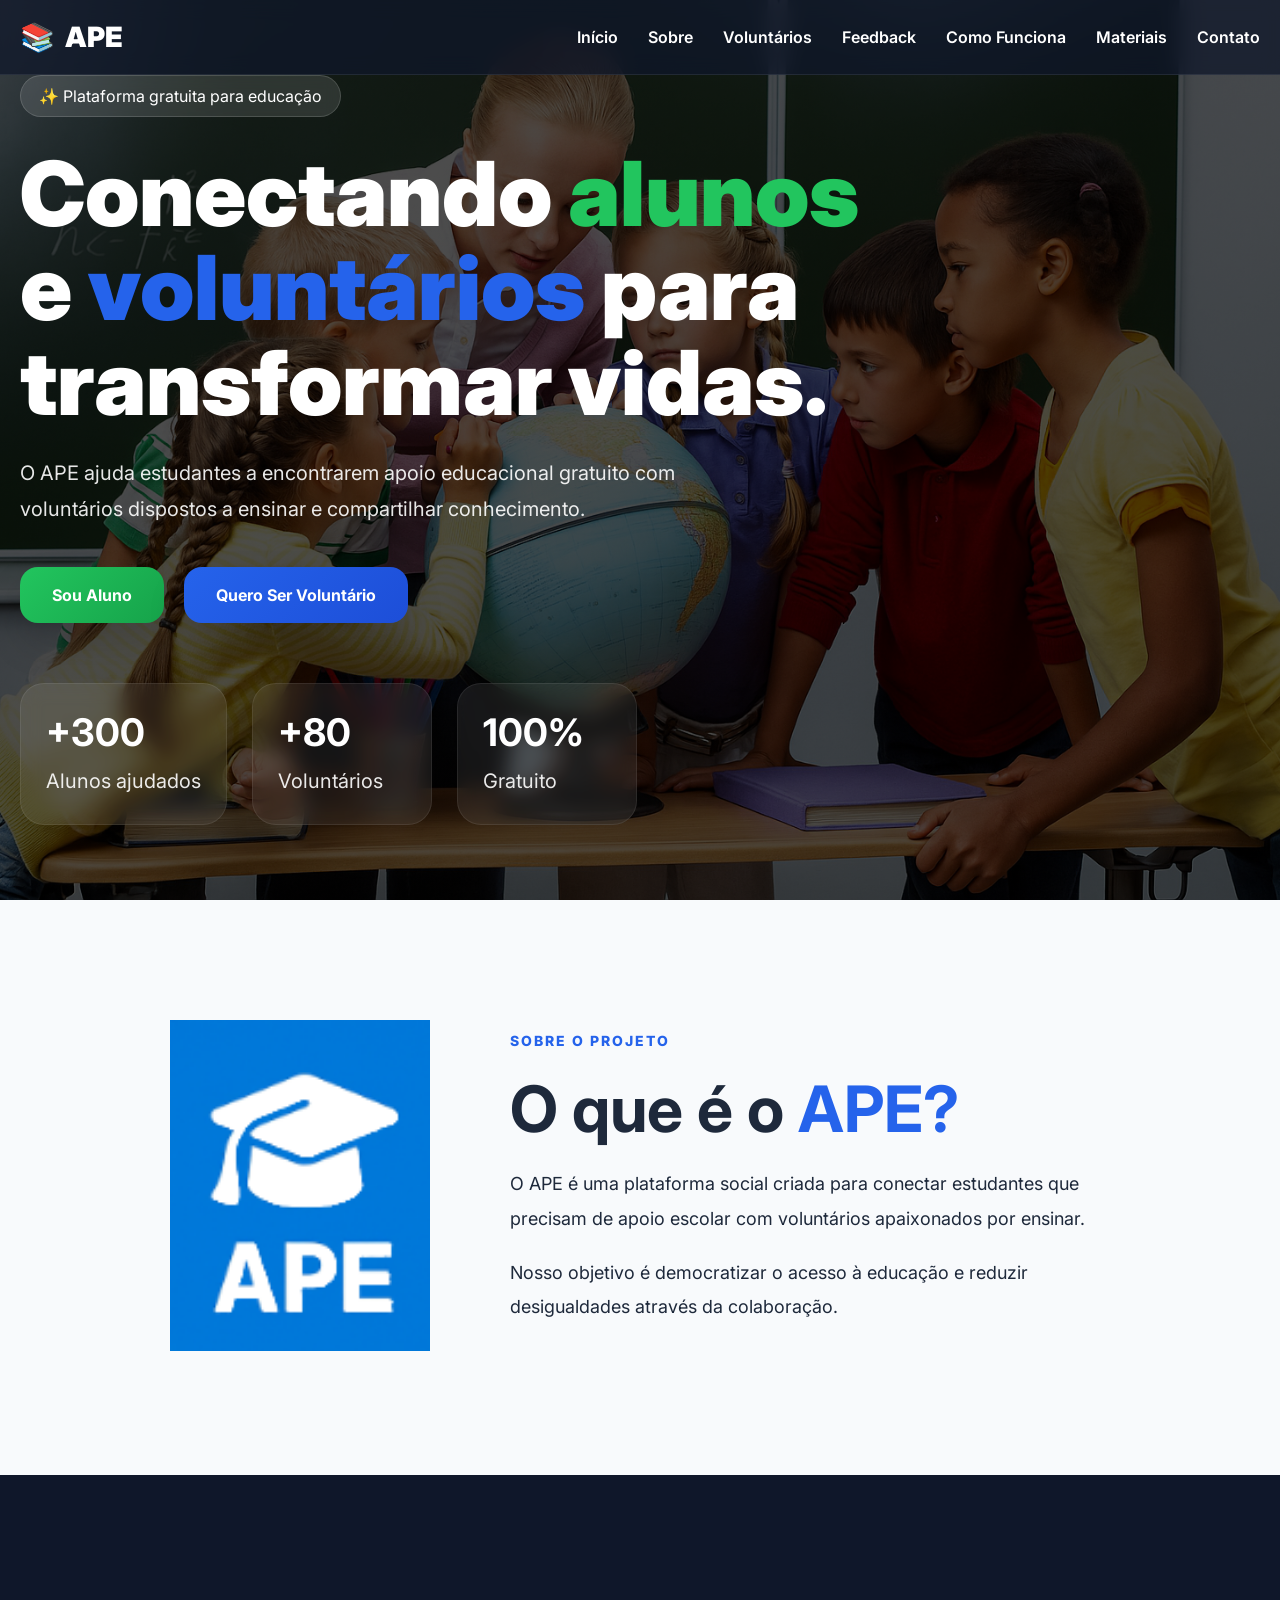
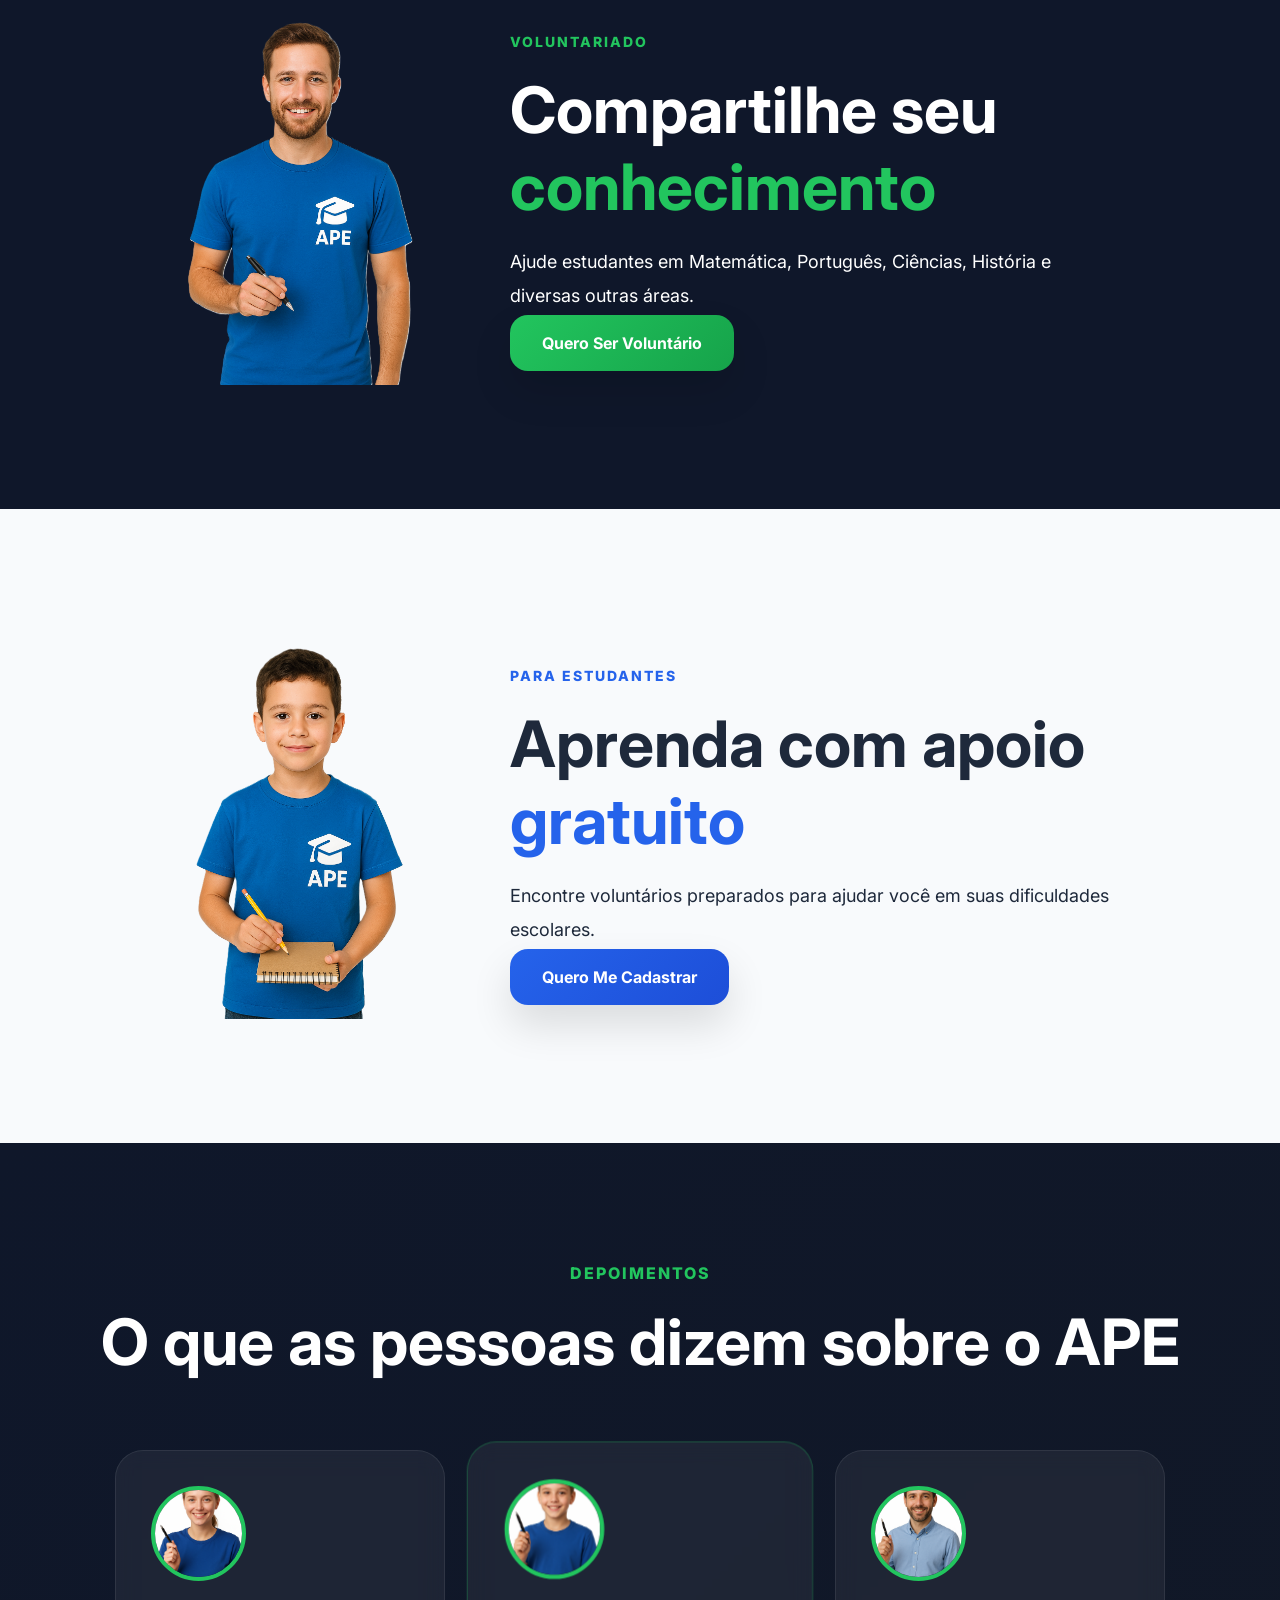
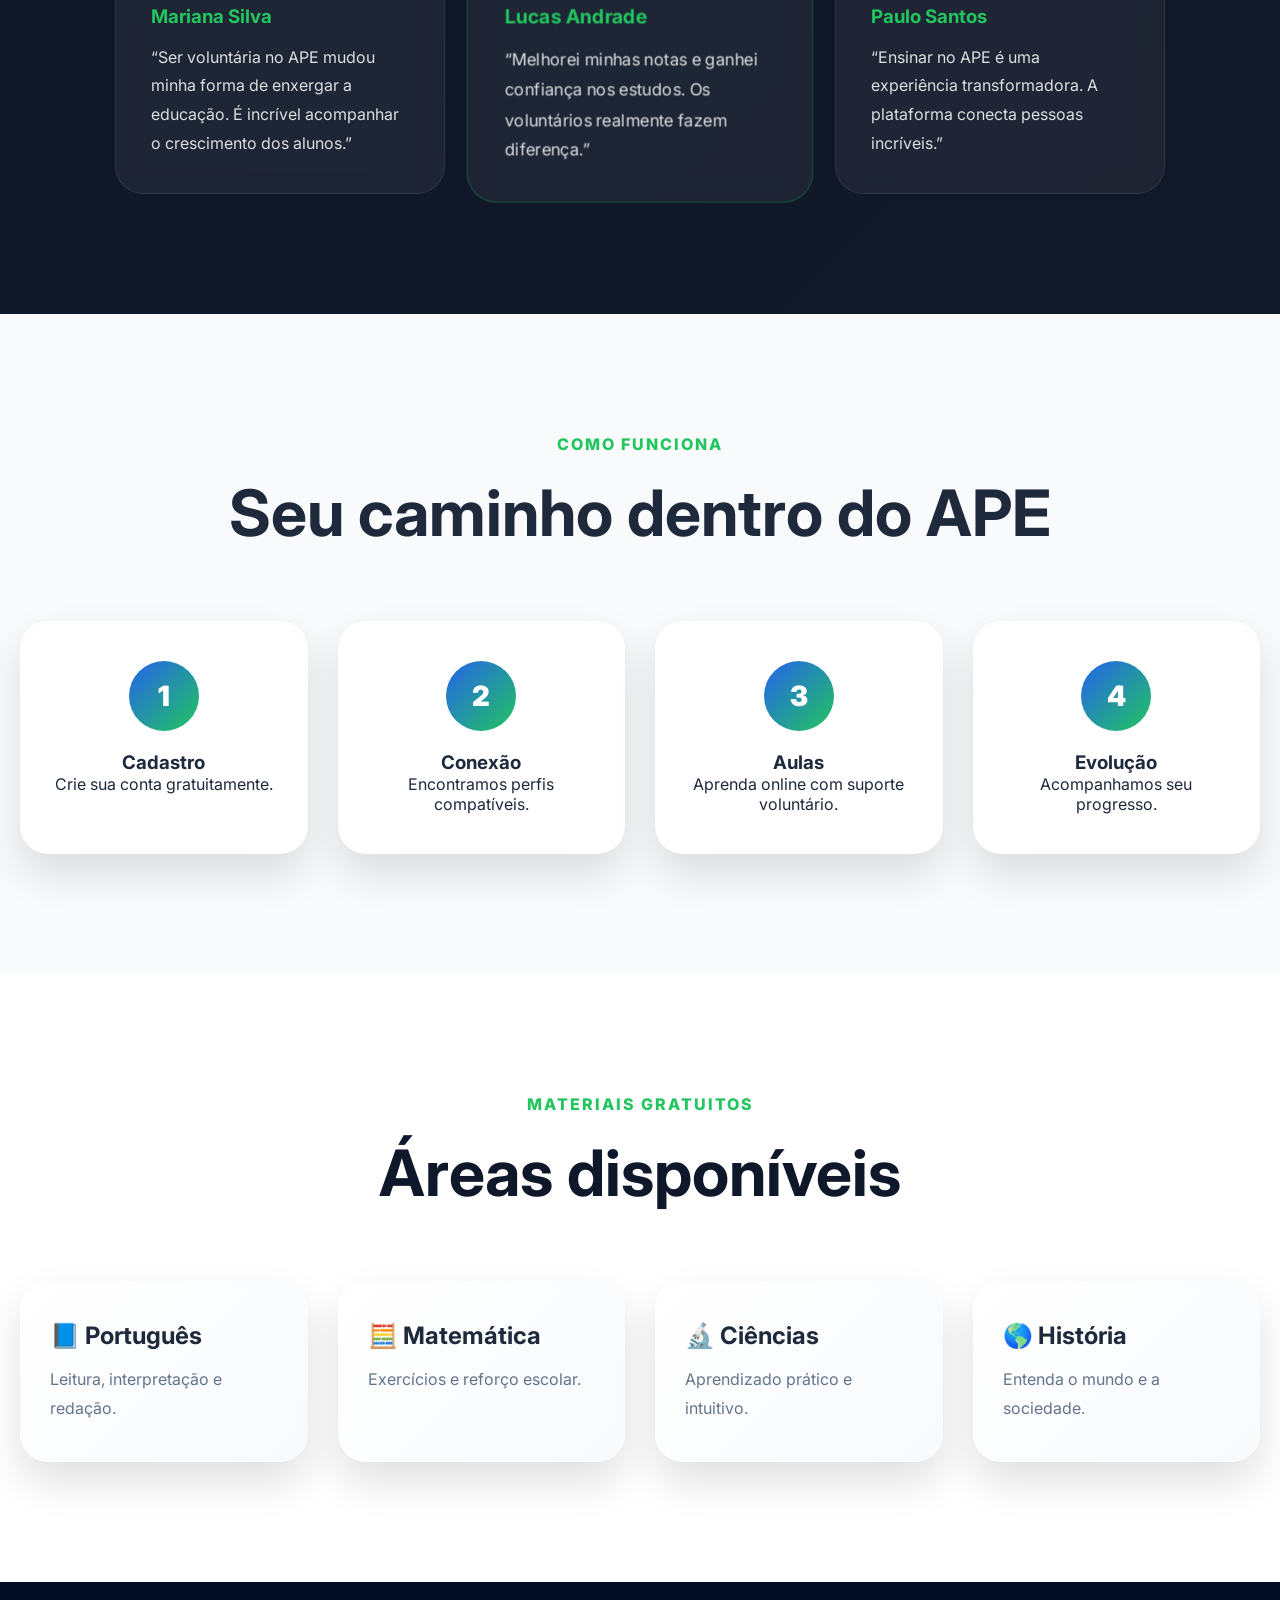
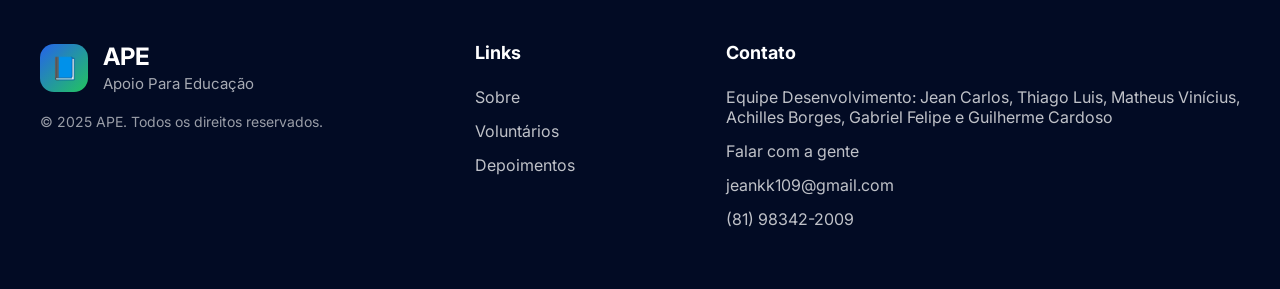
==== index.html @ 3bd4142f "agora" ====
<!DOCTYPE html>
<html lang="pt-br">
<head>
    <meta charset="UTF-8">
    <meta name="viewport" content="width=device-width, initial-scale=1.0">

    <title>APE | Apoio Para Educação</title>

    <link rel="preconnect" href="https://fonts.googleapis.com">
    <link rel="preconnect" href="https://fonts.gstatic.com" crossorigin>
    <link href="https://fonts.googleapis.com/css2?family=Inter:wght@300;400;500;600;700;800;900&display=swap" rel="stylesheet">

    <link rel="stylesheet" href="style.css">
</head>
<body>

    <!-- ================= HEADER ================= -->

    <header>
        <nav>

            <div class="logo">
                <span class="logo-icon">📚</span>
                <h2>APE</h2>
            </div>

            <div class="menu-toggle" id="menu-toggle">☰</div>

            <ul id="menu-list">
                <li><a href="#banner">Início</a></li>
                <li><a href="#sobre">Sobre</a></li>
                <li><a href="#voluntarios">Voluntários</a></li>
                <li><a href="#feedback">Feedback</a></li>
                <li><a href="#como-funciona">Como Funciona</a></li>
                <li><a href="#materiais">Materiais</a></li>
                <li><a href="#contato">Contato</a></li>
            </ul>

        </nav>
    </header>


    <!-- ================= HERO ================= -->

    <section id="banner">

        <div class="hero-overlay"></div>

        <div class="hero-content">

            <span class="tag">✨ Plataforma gratuita para educação</span>

            <h1>
                Conectando
                <span class="texto_verde">alunos</span>
                e
                <span class="texto_azul">voluntários</span>
                para transformar vidas.
            </h1>

            <p>
                O APE ajuda estudantes a encontrarem apoio educacional gratuito
                com voluntários dispostos a ensinar e compartilhar conhecimento.
            </p>

            <div class="hero-buttons">

                <a href="loginAluno.html" class="btn btn-verde">
                    Sou Aluno
                </a>

                <a href="loginVoluntario.html" class="btn btn-azul">
                    Quero Ser Voluntário
                </a>

            </div>

            <div class="hero-stats">

                <div class="stat-card">
                    <h3>+300</h3>
                    <p>Alunos ajudados</p>
                </div>

                <div class="stat-card">
                    <h3>+80</h3>
                    <p>Voluntários</p>
                </div>

                <div class="stat-card">
                    <h3>100%</h3>
                    <p>Gratuito</p>
                </div>

            </div>

        </div>

    </section>


    <!-- ================= SOBRE ================= -->

    <section id="sobre" class="secao secao-clara">

        <div class="secao-imagem">
            <img src="imagens/icone1.png" alt="Sobre o projeto">
        </div>

        <div class="secao-conteudo">

            <span class="mini-titulo">SOBRE O PROJETO</span>

            <h2>
                O que é o
                <span class="texto_azul">APE?</span>
            </h2>

            <p>
                O APE é uma plataforma social criada para conectar estudantes
                que precisam de apoio escolar com voluntários apaixonados
                por ensinar.
            </p>

            <p>
                Nosso objetivo é democratizar o acesso à educação e reduzir
                desigualdades através da colaboração.
            </p>

        </div>

    </section>


    <!-- ================= VOLUNTÁRIOS ================= -->

    <section id="voluntarios" class="secao secao-escura reverse">

        <div class="secao-conteudo">

            <span class="mini-titulo verde">VOLUNTARIADO</span>

            <h2>
                Compartilhe seu
                <span class="texto_verde">conhecimento</span>
            </h2>

            <p>
                Ajude estudantes em Matemática, Português, Ciências,
                História e diversas outras áreas.
            </p>

            <a href="login_voluntario.html" class="btn btn-verde">
                Quero Ser Voluntário
            </a>

        </div>

        <div class="secao-imagem">
            <img src="imagens/icone2.png" alt="Voluntários">
        </div>

    </section>


    <!-- ================= ALUNOS ================= -->

    <section id="alunos" class="secao secao-clara">

        <div class="secao-imagem">
            <img src="imagens/icone3.png" alt="Alunos">
        </div>

        <div class="secao-conteudo">

            <span class="mini-titulo">PARA ESTUDANTES</span>

            <h2>
                Aprenda com apoio
                <span class="texto_azul">gratuito</span>
            </h2>

            <p>
                Encontre voluntários preparados para ajudar você em suas
                dificuldades escolares.
            </p>

            <a href="login_aluno.html" class="btn btn-azul">
                Quero Me Cadastrar
            </a>

        </div>

    </section>


    <!-- ================= FEEDBACK ================= -->

    <section id="feedback" class="feedback-section">

        <div class="section-title">
            <span>DEPOIMENTOS</span>
            <h2>O que as pessoas dizem sobre o APE</h2>
        </div>

        <div class="feedback-grid">

            <div class="feedback-card">
                <img src="imagens/voluntario1.png" alt="Voluntário">
                <h3>Mariana Silva</h3>
                <p>
                    “Ser voluntária no APE mudou minha forma de enxergar a educação.
                    É incrível acompanhar o crescimento dos alunos.”
                </p>
            </div>

            <div class="feedback-card destaque">
                <img src="imagens/aluno1.png" alt="Aluno">
                <h3>Lucas Andrade</h3>
                <p>
                    “Melhorei minhas notas e ganhei confiança nos estudos.
                    Os voluntários realmente fazem diferença.”
                </p>
            </div>

            <div class="feedback-card">
                <img src="imagens/voluntario2.png" alt="Voluntário">
                <h3>Paulo Santos</h3>
                <p>
                    “Ensinar no APE é uma experiência transformadora.
                    A plataforma conecta pessoas incríveis.”
                </p>
            </div>

        </div>

    </section>


    <!-- ================= COMO FUNCIONA ================= -->

    <section id="como-funciona" class="como-funciona">

        <div class="section-title">
            <span>COMO FUNCIONA</span>
            <h2>Seu caminho dentro do APE</h2>
        </div>

        <div class="steps">

            <div class="step-card">
                <div class="step-number">1</div>
                <h3>Cadastro</h3>
                <p>Crie sua conta gratuitamente.</p>
            </div>

            <div class="step-card">
                <div class="step-number">2</div>
                <h3>Conexão</h3>
                <p>Encontramos perfis compatíveis.</p>
            </div>

            <div class="step-card">
                <div class="step-number">3</div>
                <h3>Aulas</h3>
                <p>Aprenda online com suporte voluntário.</p>
            </div>

            <div class="step-card">
                <div class="step-number">4</div>
                <h3>Evolução</h3>
                <p>Acompanhamos seu progresso.</p>
            </div>

        </div>

    </section>


    <!-- ================= MATERIAIS ================= -->

    <section id="materiais" class="materiais-section">

        <div class="section-title dark">
            <span>MATERIAIS GRATUITOS</span>
            <h2>Áreas disponíveis</h2>
        </div>

        <div class="materiais-grid">

            <div class="material-card">
                <h3>📘 Português</h3>
                <p>Leitura, interpretação e redação.</p>
            </div>

            <div class="material-card">
                <h3>🧮 Matemática</h3>
                <p>Exercícios e reforço escolar.</p>
            </div>

            <div class="material-card">
                <h3>🔬 Ciências</h3>
                <p>Aprendizado prático e intuitivo.</p>
            </div>

            <div class="material-card">
                <h3>🌎 História</h3>
                <p>Entenda o mundo e a sociedade.</p>
            </div>

        </div>

    </section>


    <!-- ================= CONTATO ================= -->

   
    <!-- ================= FOOTER ================= -->

    <!-- ================= FOOTER ================= -->

<footer class="footer">

    <div class="footer-container">

        <!-- LOGO -->
        <div class="footer-brand">

            <div class="footer-logo">

                <div class="logo-box">
                    📘
                </div>

                <div>
                    <h3>APE</h3>
                    <p>Apoio Para Educação</p>
                </div>

            </div>

            <span class="copyright">
                © 2025 APE. Todos os direitos reservados.
            </span>

        </div>

        <!-- LINKS -->
        <div class="footer-links">

            <h4>Links</h4>

            <a href="#sobre">Sobre</a>
            <a href="#voluntarios">Voluntários</a>
            <a href="#feedback">Depoimentos</a>

        </div>

        <!-- CONTATO -->
        <div class="footer-links">

            <h4>Contato</h4>
            <a href="#">Equipe Desenvolvimento: Jean Carlos, Thiago Luis, Matheus Vinícius,<br> Achilles Borges, Gabriel Felipe e Guilherme Cardoso</a>
            <a href="#">Falar com a gente</a>
            <a href="#">jeankk109@gmail.com</a>
            <a href="#">(81) 98342-2009</a>

        </div>

    </div>

</footer>


    <!-- ================= SCRIPT ================= -->

    <script>

        const menuToggle = document.getElementById('menu-toggle');
        const menuList = document.getElementById('menu-list');

        menuToggle.addEventListener('click', () => {
            menuList.classList.toggle('ativo');
            menuToggle.classList.toggle('aberto');
        });

    </script>

</body>
</html>
---- style.css ----
* {
    margin: 0;
    padding: 0;
    box-sizing: border-box;
}

:root {

    --azul: #2563eb;
    --verde: #22c55e;

    --escuro: #0f172a;
    --escuro2: #111827;

    --claro: #f8fafc;

    --texto: #1e293b;

    --radius: 24px;

    --shadow: 0 20px 40px rgba(0,0,0,0.12);

    --transition: all .3s ease;

}

html {
    scroll-behavior: smooth;
}

body {
    font-family: 'Inter', sans-serif;
    background: white;
    color: var(--texto);
    overflow-x: hidden;
}

/* ================= HEADER ================= */

header {

    position: fixed;
    width: 100%;

    top: 0;
    z-index: 1000;

    background: rgba(15,23,42,.75);

    backdrop-filter: blur(10px);

    border-bottom: 1px solid rgba(255,255,255,.08);

}

nav {

    max-width: 1300px;
    margin: auto;

    display: flex;
    justify-content: space-between;
    align-items: center;

    padding: 20px;

}

.logo {

    display: flex;
    align-items: center;

    gap: 10px;

    color: white;

}

.logo h2 {
    font-size: 28px;
    font-weight: 900;
}

.logo-icon {
    font-size: 28px;
}

nav ul {

    display: flex;
    gap: 30px;

    list-style: none;

}

nav ul li a {

    color: white;
    text-decoration: none;

    font-weight: 600;

    position: relative;

}

nav ul li a::after {

    content: '';

    position: absolute;

    left: 0;
    bottom: -8px;

    width: 0%;
    height: 2px;

    background: var(--verde);

    transition: var(--transition);

}

nav ul li a:hover::after {
    width: 100%;
}

.menu-toggle {
    display: none;
    color: white;
    font-size: 30px;
    cursor: pointer;
}

/* ================= HERO ================= */

#banner {

    min-height: 100vh;

    position: relative;

    display: flex;
    align-items: center;

    background:
    linear-gradient(rgba(0,0,0,.7), rgba(0,0,0,.7)),
    url(imagens/header.png);

    background-size: cover;
    background-position: center;

}

.hero-content {

    max-width: 1300px;

    margin: auto;

    width: 100%;

    position: relative;

    z-index: 2;

    color: white;

    padding: 0 20px;

}

.tag {

    background: rgba(255,255,255,.12);

    border: 1px solid rgba(255,255,255,.15);

    backdrop-filter: blur(8px);

    padding: 10px 18px;

    border-radius: 999px;

    display: inline-block;

    margin-bottom: 30px;

}

.hero-content h1 {

    font-size: clamp(3rem, 7vw, 6rem);

    line-height: 1.05;

    max-width: 900px;

    font-weight: 900;

    margin-bottom: 25px;

}

.hero-content p {

    font-size: 20px;

    line-height: 1.8;

    max-width: 700px;

    color: rgba(255,255,255,.9);

}

.texto_verde {
    color: var(--verde);
}

.texto_azul {
    color: var(--azul);
}

.hero-buttons {

    display: flex;
    gap: 20px;

    margin-top: 40px;

    flex-wrap: wrap;

}

.btn {

    text-decoration: none;

    padding: 18px 32px;

    border-radius: 18px;

    font-weight: 700;

    transition: var(--transition);

    box-shadow: var(--shadow);

}

.btn:hover {

    transform: translateY(-6px);

}

.btn-verde {

    background: linear-gradient(135deg, #22c55e, #16a34a);
    color: white;

}

.btn-azul {

    background: linear-gradient(135deg, #2563eb, #1d4ed8);
    color: white;

}

.hero-stats {

    display: flex;
    gap: 25px;

    margin-top: 60px;

    flex-wrap: wrap;

}

.stat-card {

    background: rgba(255,255,255,.08);

    backdrop-filter: blur(10px);

    border: 1px solid rgba(255,255,255,.08);

    padding: 25px;

    border-radius: var(--radius);

    min-width: 180px;

}

.stat-card h3 {

    font-size: 38px;

    margin-bottom: 8px;

}

/* ================= SEÇÕES ================= */

.secao {

    padding: 120px 20px;

    display: flex;
    align-items: center;
    justify-content: center;

    gap: 80px;

    flex-wrap: wrap;

}

.secao-clara {
    background: #f8fafc;
}

.secao-escura {
    background: var(--escuro);
    color: white;
}

.reverse {
    flex-direction: row-reverse;
}

.secao-imagem img {

    width: 260px;

    transition: var(--transition);

}

.secao-imagem img:hover {
    transform: scale(1.05) rotate(2deg);
}

.secao-conteudo {
    max-width: 600px;
}

.mini-titulo {

    color: var(--azul);

    font-size: 14px;

    font-weight: 800;

    letter-spacing: 2px;

}

.mini-titulo.verde {
    color: var(--verde);
}

.secao-conteudo h2 {

    font-size: clamp(2.2rem, 5vw, 4rem);

    margin: 20px 0;

}

.secao-conteudo p {

    font-size: 18px;

    line-height: 1.9;

    margin-bottom: 20px;

}

/* ================= FEEDBACK ================= */

.feedback-section {

    padding: 120px 20px;

    background:
    linear-gradient(135deg, #0f172a, #111827);

    color: white;

}

.section-title {

    text-align: center;

    margin-bottom: 70px;

}

.section-title span {

    color: var(--verde);

    font-weight: 800;

    letter-spacing: 2px;

}

.section-title h2 {

    font-size: clamp(2.2rem, 5vw, 4rem);

    margin-top: 20px;

}

.feedback-grid {

    display: flex;
    justify-content: center;

    gap: 30px;

    flex-wrap: wrap;

}

.feedback-card {

    width: 330px;

    background: rgba(255,255,255,.06);

    border: 1px solid rgba(255,255,255,.08);

    backdrop-filter: blur(10px);

    border-radius: 28px;

    padding: 35px;

    transition: var(--transition);

}

.feedback-card:hover {

    transform: translateY(-10px);

}

.feedback-card.destaque {

    transform: scale(1.05);

    border: 1px solid rgba(34,197,94,.3);

}

.feedback-card img {

    width: 95px;
    height: 95px;

    border-radius: 50%;

    object-fit: cover;

    border: 4px solid var(--verde);

    margin-bottom: 20px;

}

.feedback-card h3 {

    margin-bottom: 15px;

    color: var(--verde);

}

.feedback-card p {

    line-height: 1.8;

    color: rgba(255,255,255,.85);

}

/* ================= PASSOS ================= */

.como-funciona {

    padding: 120px 20px;

    background: #f8fafc;

}

.steps {

    max-width: 1300px;

    margin: auto;

    display: grid;

    grid-template-columns: repeat(auto-fit, minmax(250px, 1fr));

    gap: 30px;

}

.step-card {

    background: white;

    border-radius: 28px;

    padding: 40px 30px;

    box-shadow: var(--shadow);

    text-align: center;

    transition: var(--transition);

}

.step-card:hover {

    transform: translateY(-10px);

}

.step-number {

    width: 70px;
    height: 70px;

    margin: auto;
    margin-bottom: 20px;

    border-radius: 50%;

    background: linear-gradient(135deg, #2563eb, #22c55e);

    color: white;

    display: flex;
    align-items: center;
    justify-content: center;

    font-size: 28px;
    font-weight: 900;

}

/* ================= MATERIAIS ================= */

.materiais-section {

    padding: 120px 20px;

    background: white;

}

.dark h2 {
    color: #0f172a;
}

.materiais-grid {

    max-width: 1300px;

    margin: auto;

    display: grid;

    grid-template-columns: repeat(auto-fit, minmax(260px, 1fr));

    gap: 30px;

}

.material-card {

    background: linear-gradient(135deg, #ffffff, #f8fafc);

    padding: 40px 30px;

    border-radius: 28px;

    box-shadow: var(--shadow);

    transition: var(--transition);

}

.material-card:hover {

    transform: translateY(-10px);

}

.material-card h3 {

    font-size: 24px;

    margin-bottom: 15px;

}

.material-card p {

    color: #64748b;

    line-height: 1.8;

}

/* ================= CONTATO ================= */

.contato-section {

    padding: 70px 20px;

    background:
    linear-gradient(135deg, #0f172a, #111827);

}

.contato-card {

    max-width: 700px;

    margin: auto;

    background: rgba(255,255,255,.08);

    border: 1px solid rgba(255,255,255,.08);

    backdrop-filter: blur(10px);

    border-radius: 28px;

    padding: 40px;

    color: white;

    text-align: center;

}

.contato-card h2 {

    font-size: 32px;

    margin-bottom: 15px;

}

.contato-card p {
    font-size: 15px;
}

.contato-info {

    margin-top: 30px;

    display: flex;

    flex-direction: column;

    gap: 15px;

}

.equipe {

    margin-top: 50px;

}

.equipe-grid {

    display: flex;
    justify-content: center;

    flex-wrap: wrap;

    gap: 15px;

    margin-top: 25px;

}

.equipe-grid span {

    background: rgba(255,255,255,.08);

    padding: 10px 14px;

    border-radius: 999px;

    font-size: 14px;

}

/* ================= FOOTER ================= */

.footer {

    background: #020b24;

    padding: 60px 20px;

}

.footer-container {

    max-width: 1200px;

    margin: auto;

    display: flex;

    justify-content: space-between;

    gap: 60px;

    flex-wrap: wrap;

}

/* ===== BRAND ===== */

.footer-brand {

    display: flex;

    flex-direction: column;

    gap: 20px;

}

.footer-logo {

    display: flex;

    align-items: center;

    gap: 15px;

}

.logo-box {

    width: 48px;
    height: 48px;

    border-radius: 14px;

    background: linear-gradient(
        135deg,
        #2563eb,
        #22c55e
    );

    display: flex;

    align-items: center;
    justify-content: center;

    font-size: 22px;

    color: white;

}

.footer-logo h3 {

    color: white;

    font-size: 24px;

    margin-bottom: 3px;

}

.footer-logo p {

    color: rgba(255,255,255,.65);

    font-size: 15px;

}

.copyright {

    color: rgba(255,255,255,.6);

    font-size: 14px;

}

/* ===== LINKS ===== */

.footer-links {

    display: flex;

    flex-direction: column;

    gap: 14px;

}

.footer-links h4 {

    color: white;

    font-size: 18px;

    margin-bottom: 10px;

}

.footer-links a {

    color: rgba(255,255,255,.75);

    text-decoration: none;

    transition: .2s;

}

.footer-links a:hover {

    color: #22c55e;

}

/* ===== RESPONSIVO ===== */

@media(max-width: 768px) {

    .footer-container {

        flex-direction: column;

        gap: 40px;

    }

}
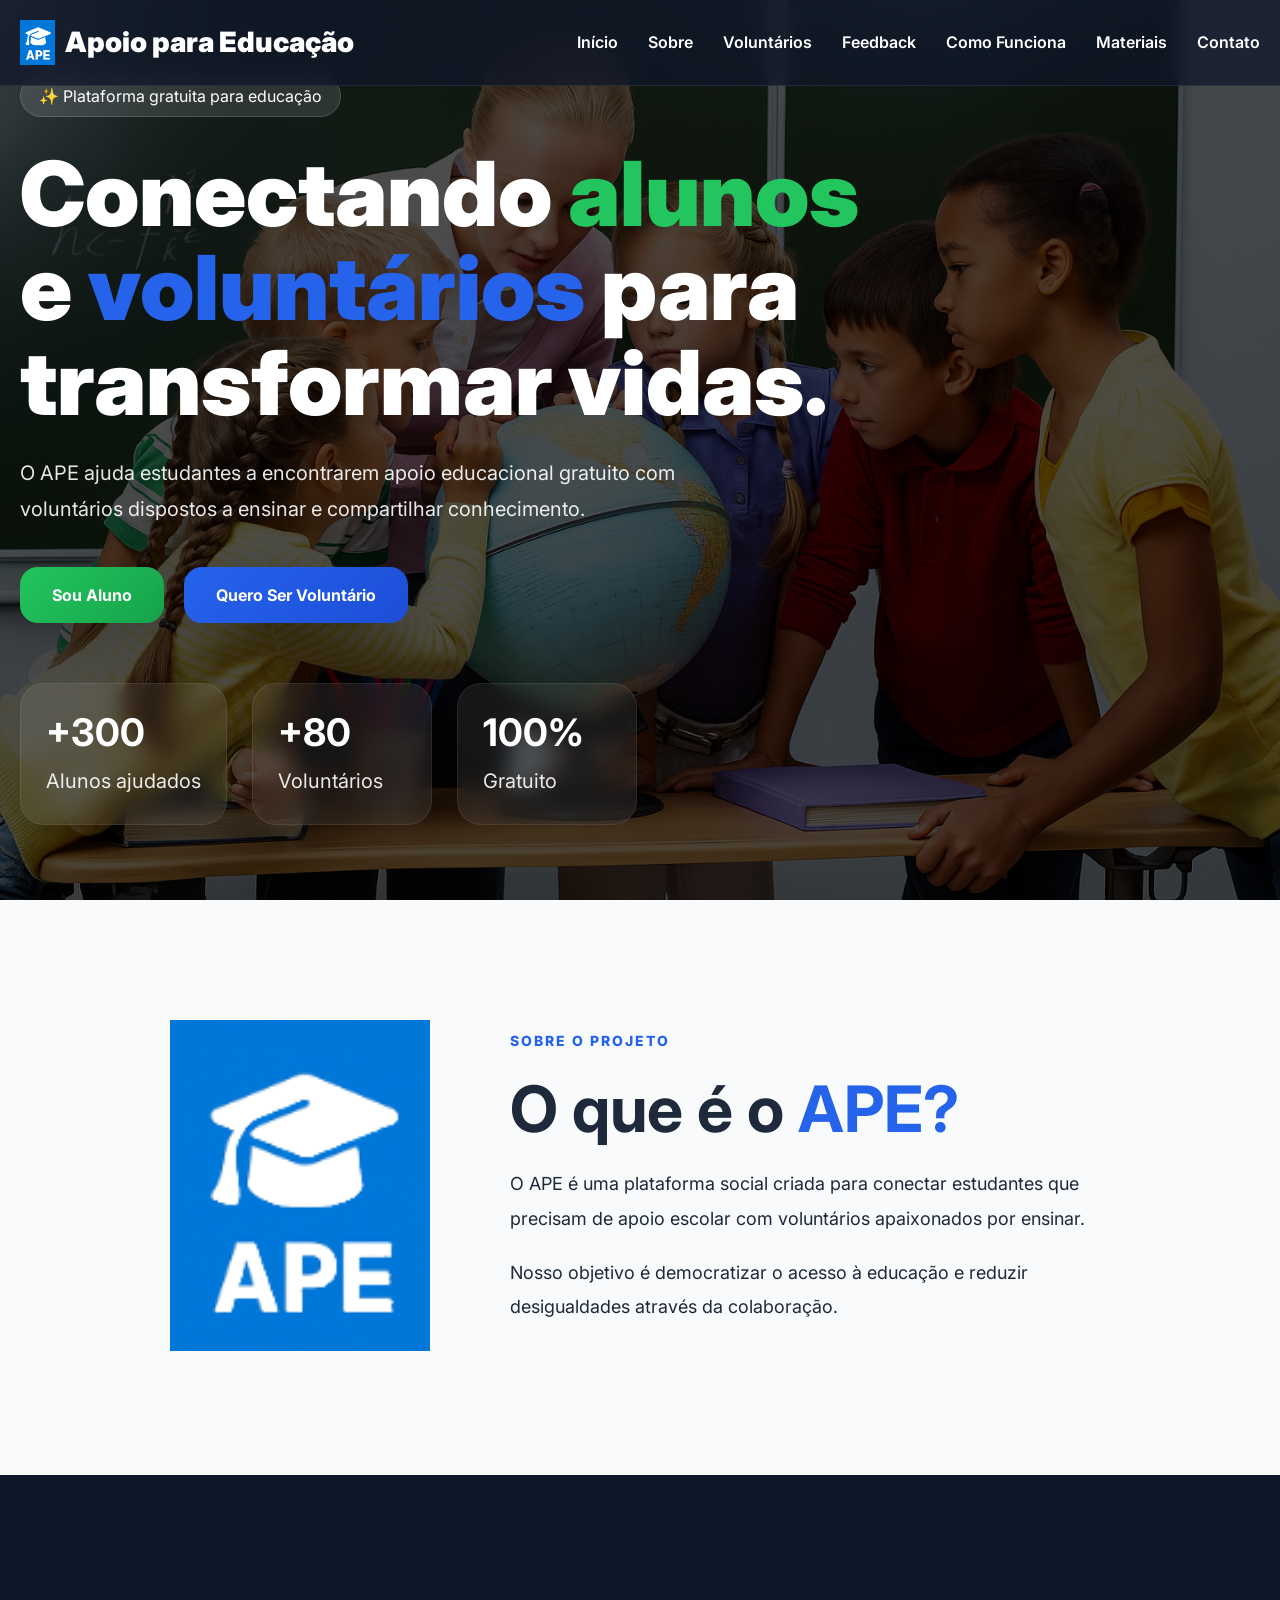
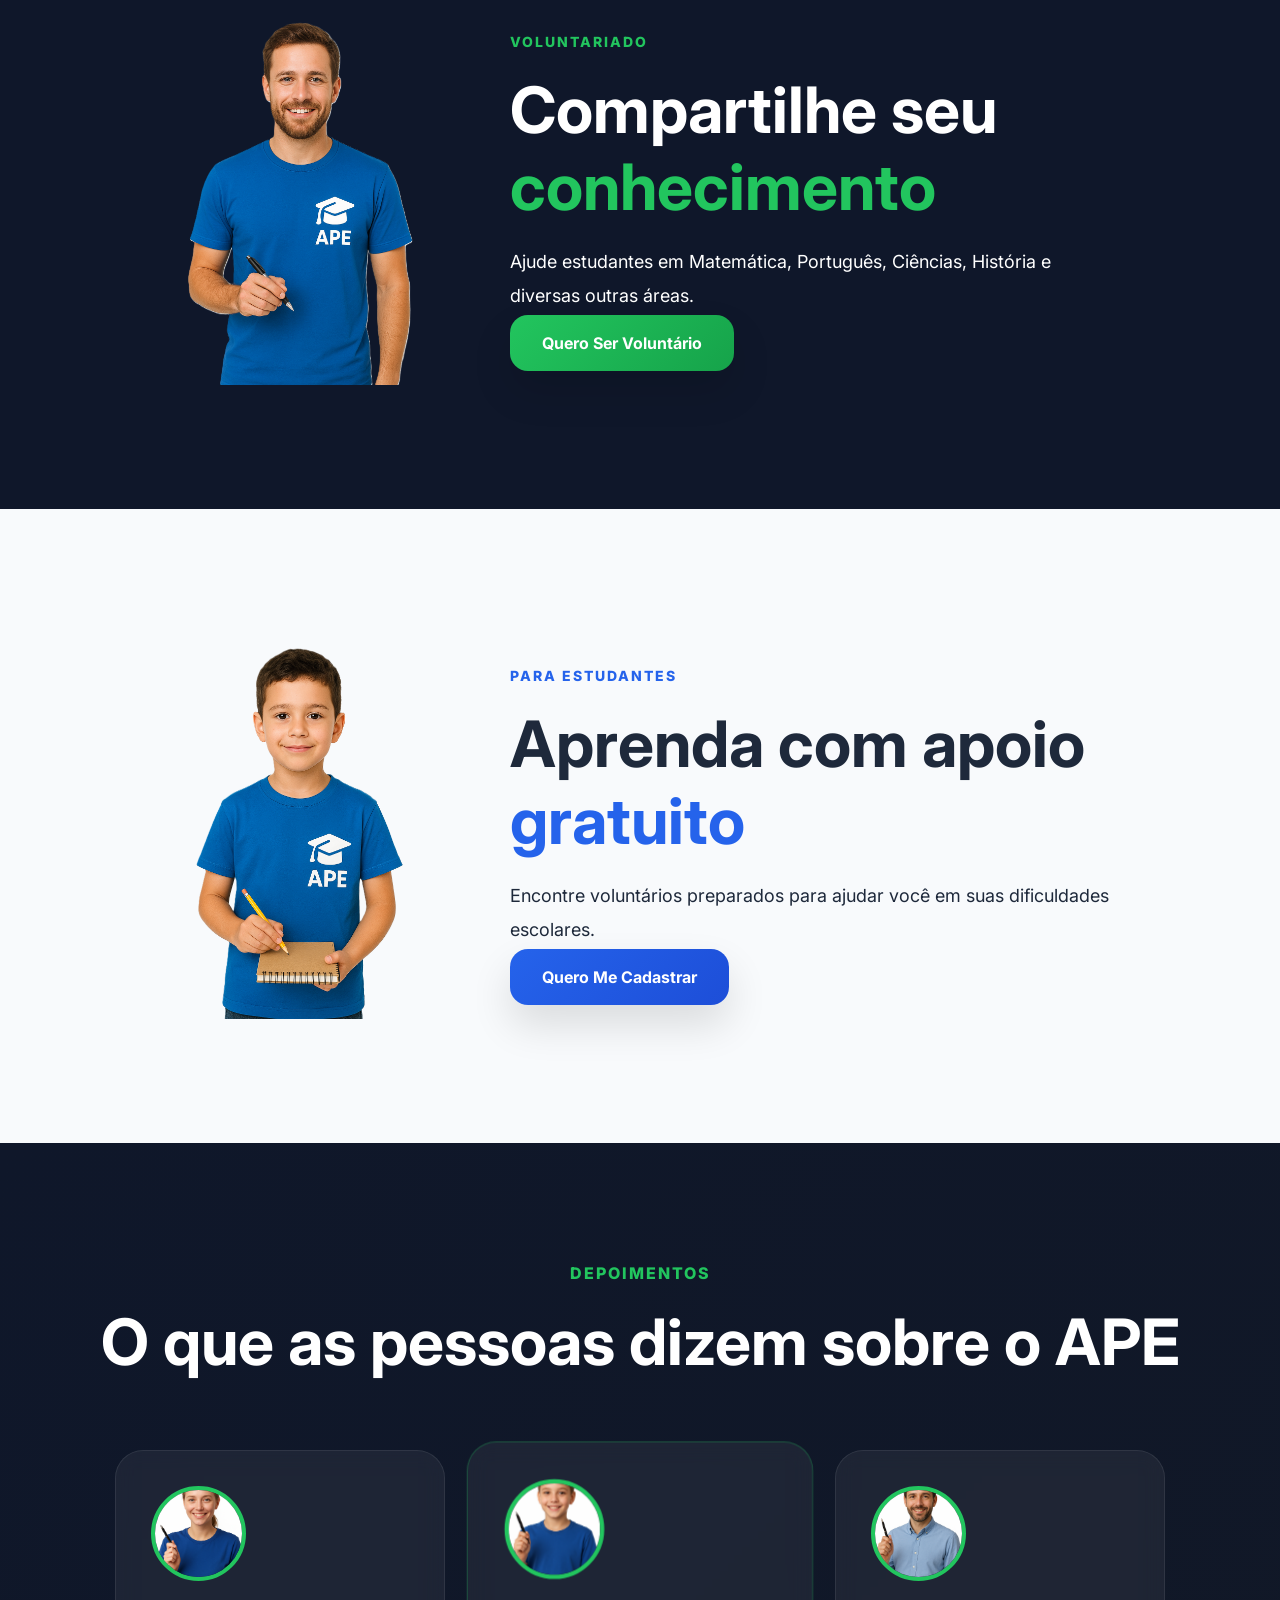
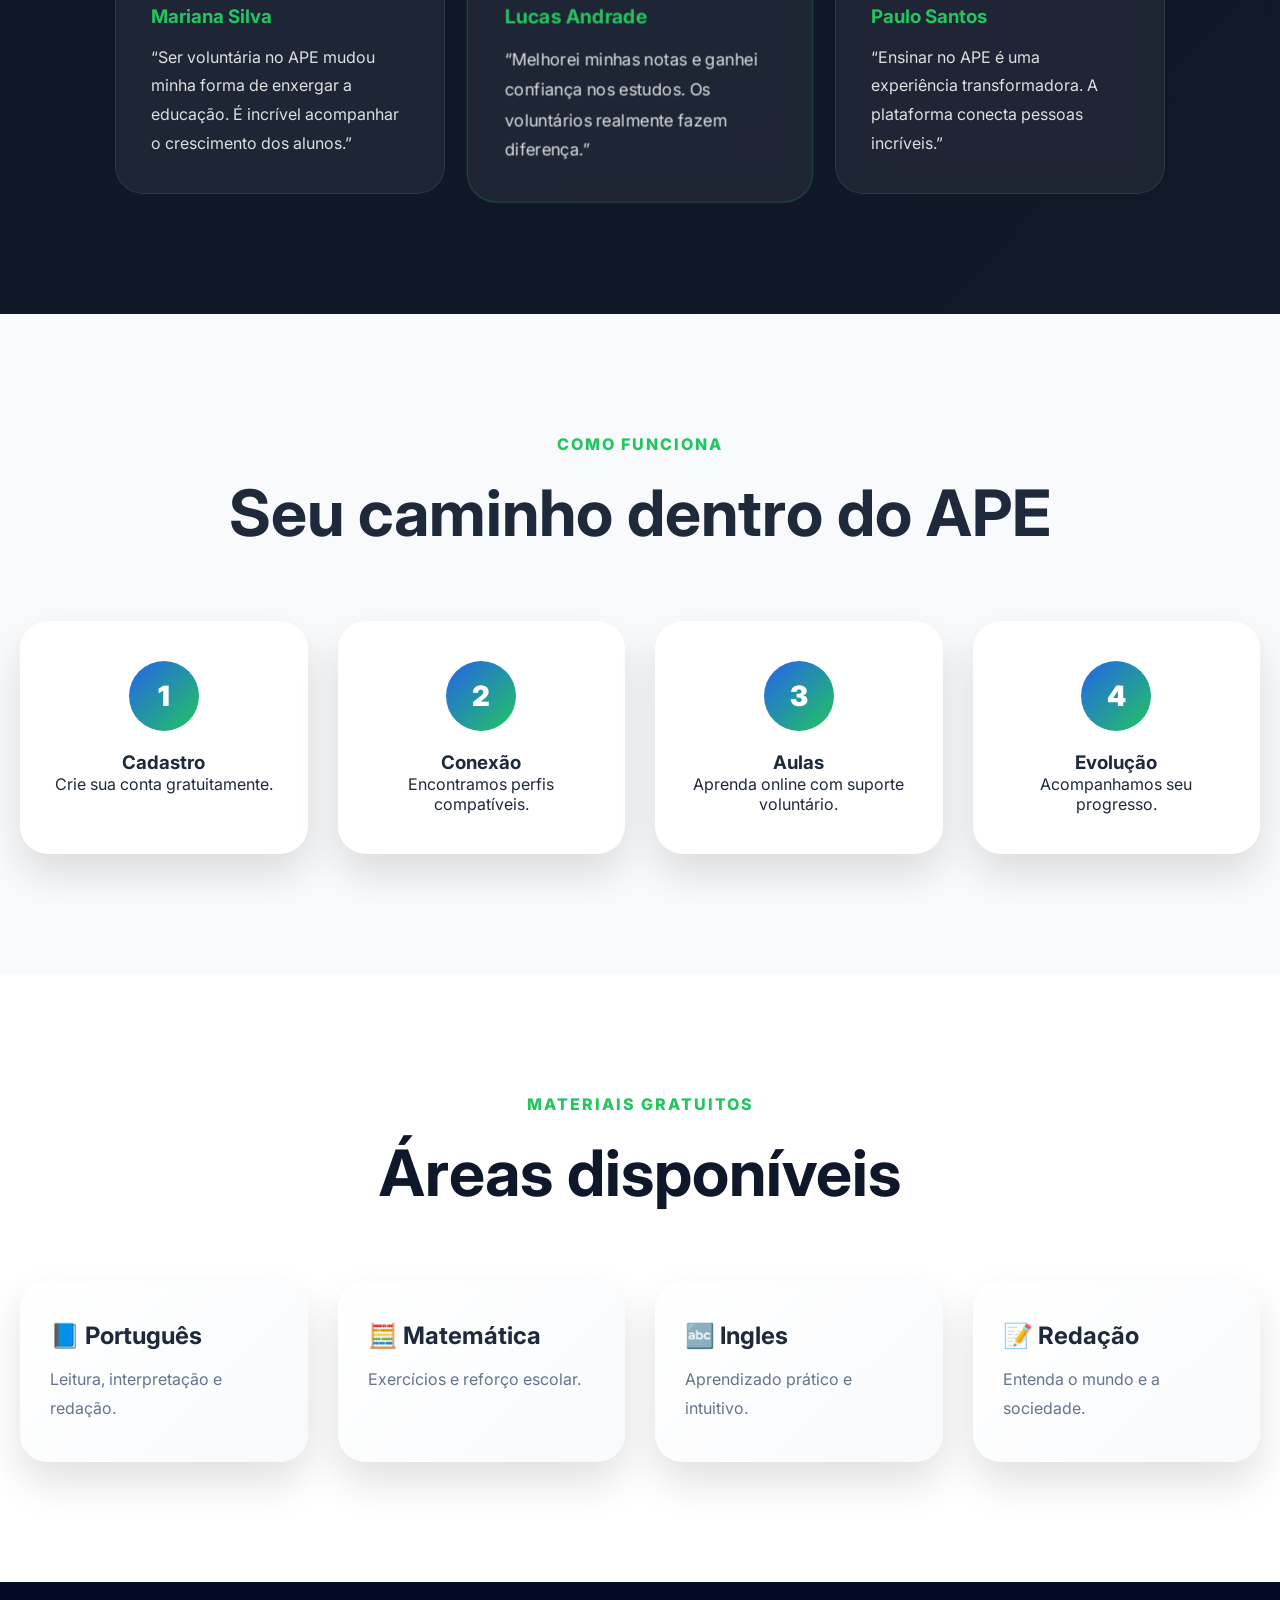
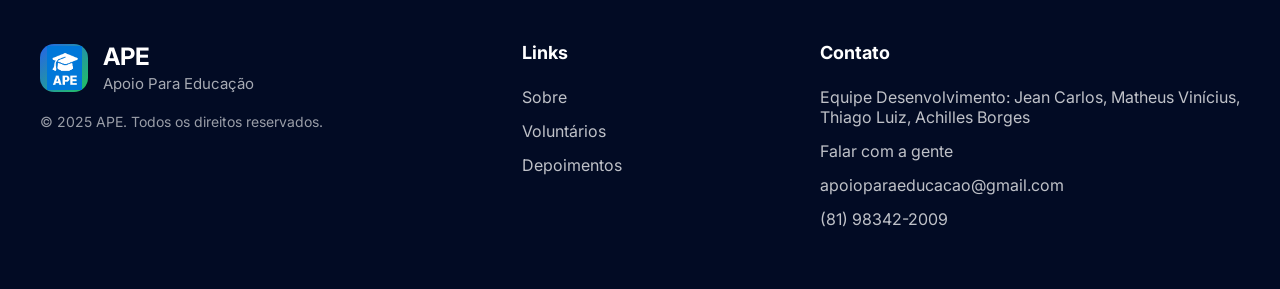
==== commit 466cc4ff: "positivo e operante" ====
--- a/index.html
+++ b/index.html
@@ -20,8 +20,9 @@
         <nav>
 
             <div class="logo">
-                <span class="logo-icon">📚</span>
-                <h2>APE</h2>
+                <img src="imagens/icone1.png" alt="APE" width="35">
+                
+                <h2>Apoio para Educação</h2>
             </div>
 
             <div class="menu-toggle" id="menu-toggle">☰</div>
@@ -150,7 +151,7 @@
                 História e diversas outras áreas.
             </p>
 
-            <a href="login_voluntario.html" class="btn btn-verde">
+            <a href="loginVoluntario.html" class="btn btn-verde">
                 Quero Ser Voluntário
             </a>
 
@@ -185,7 +186,7 @@
                 dificuldades escolares.
             </p>
 
-            <a href="login_aluno.html" class="btn btn-azul">
+            <a href="loginAluno.html" class="btn btn-azul">
                 Quero Me Cadastrar
             </a>
 
@@ -299,12 +300,12 @@
             </div>
 
             <div class="material-card">
-                <h3>🔬 Ciências</h3>
+                <h3>🔤 Ingles</h3>
                 <p>Aprendizado prático e intuitivo.</p>
             </div>
 
             <div class="material-card">
-                <h3>🌎 História</h3>
+                <h3>📝 Redação</h3>
                 <p>Entenda o mundo e a sociedade.</p>
             </div>
 
@@ -330,7 +331,7 @@
             <div class="footer-logo">
 
                 <div class="logo-box">
-                    📘
+                    <img src="imagens/icone1.png" alt="APE" width="35">
                 </div>
 
                 <div>
@@ -361,9 +362,9 @@
         <div class="footer-links">
 
             <h4>Contato</h4>
-            <a href="#">Equipe Desenvolvimento: Jean Carlos, Thiago Luis, Matheus Vinícius,<br> Achilles Borges, Gabriel Felipe e Guilherme Cardoso</a>
+            <a href="#">Equipe Desenvolvimento: Jean Carlos, Matheus Vinícius,<br> Thiago Luiz, Achilles Borges</a>
             <a href="#">Falar com a gente</a>
-            <a href="#">jeankk109@gmail.com</a>
+            <a href="#">apoioparaeducacao@gmail.com</a>
             <a href="#">(81) 98342-2009</a>
 
         </div>
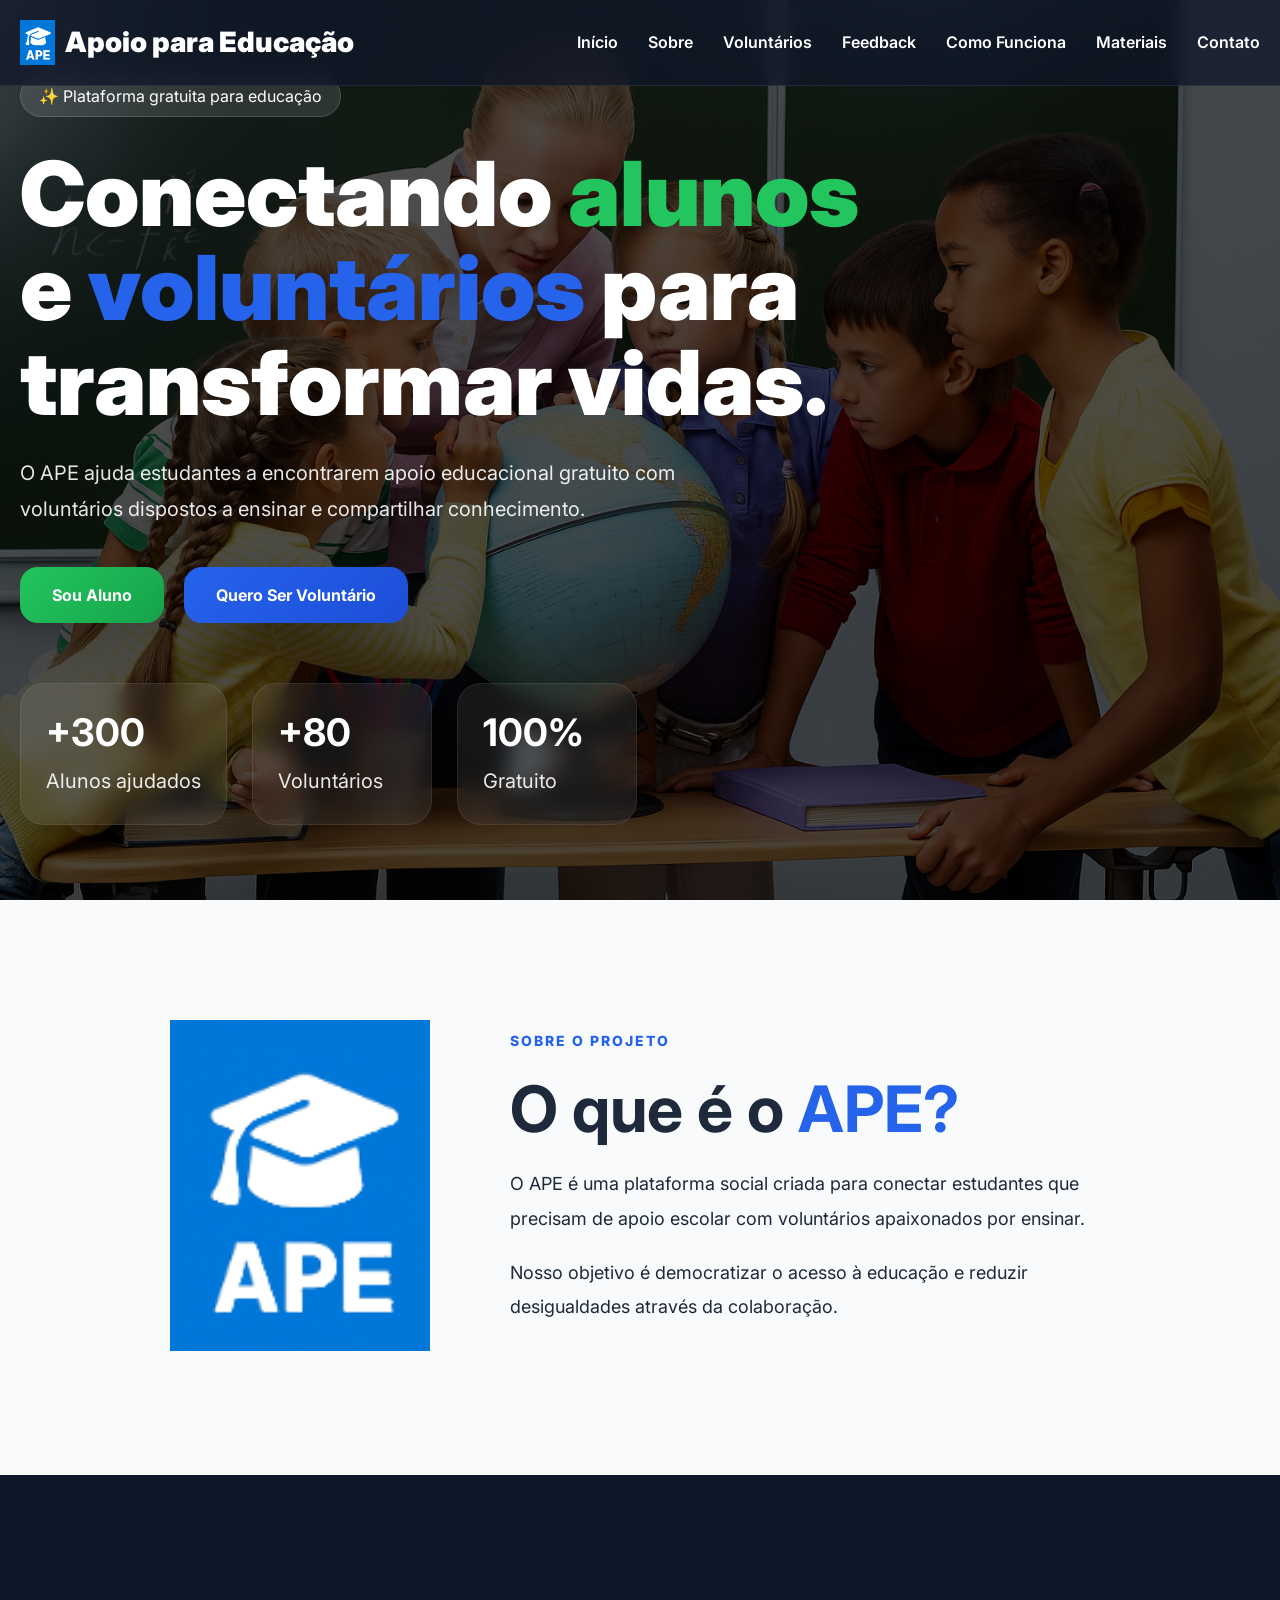
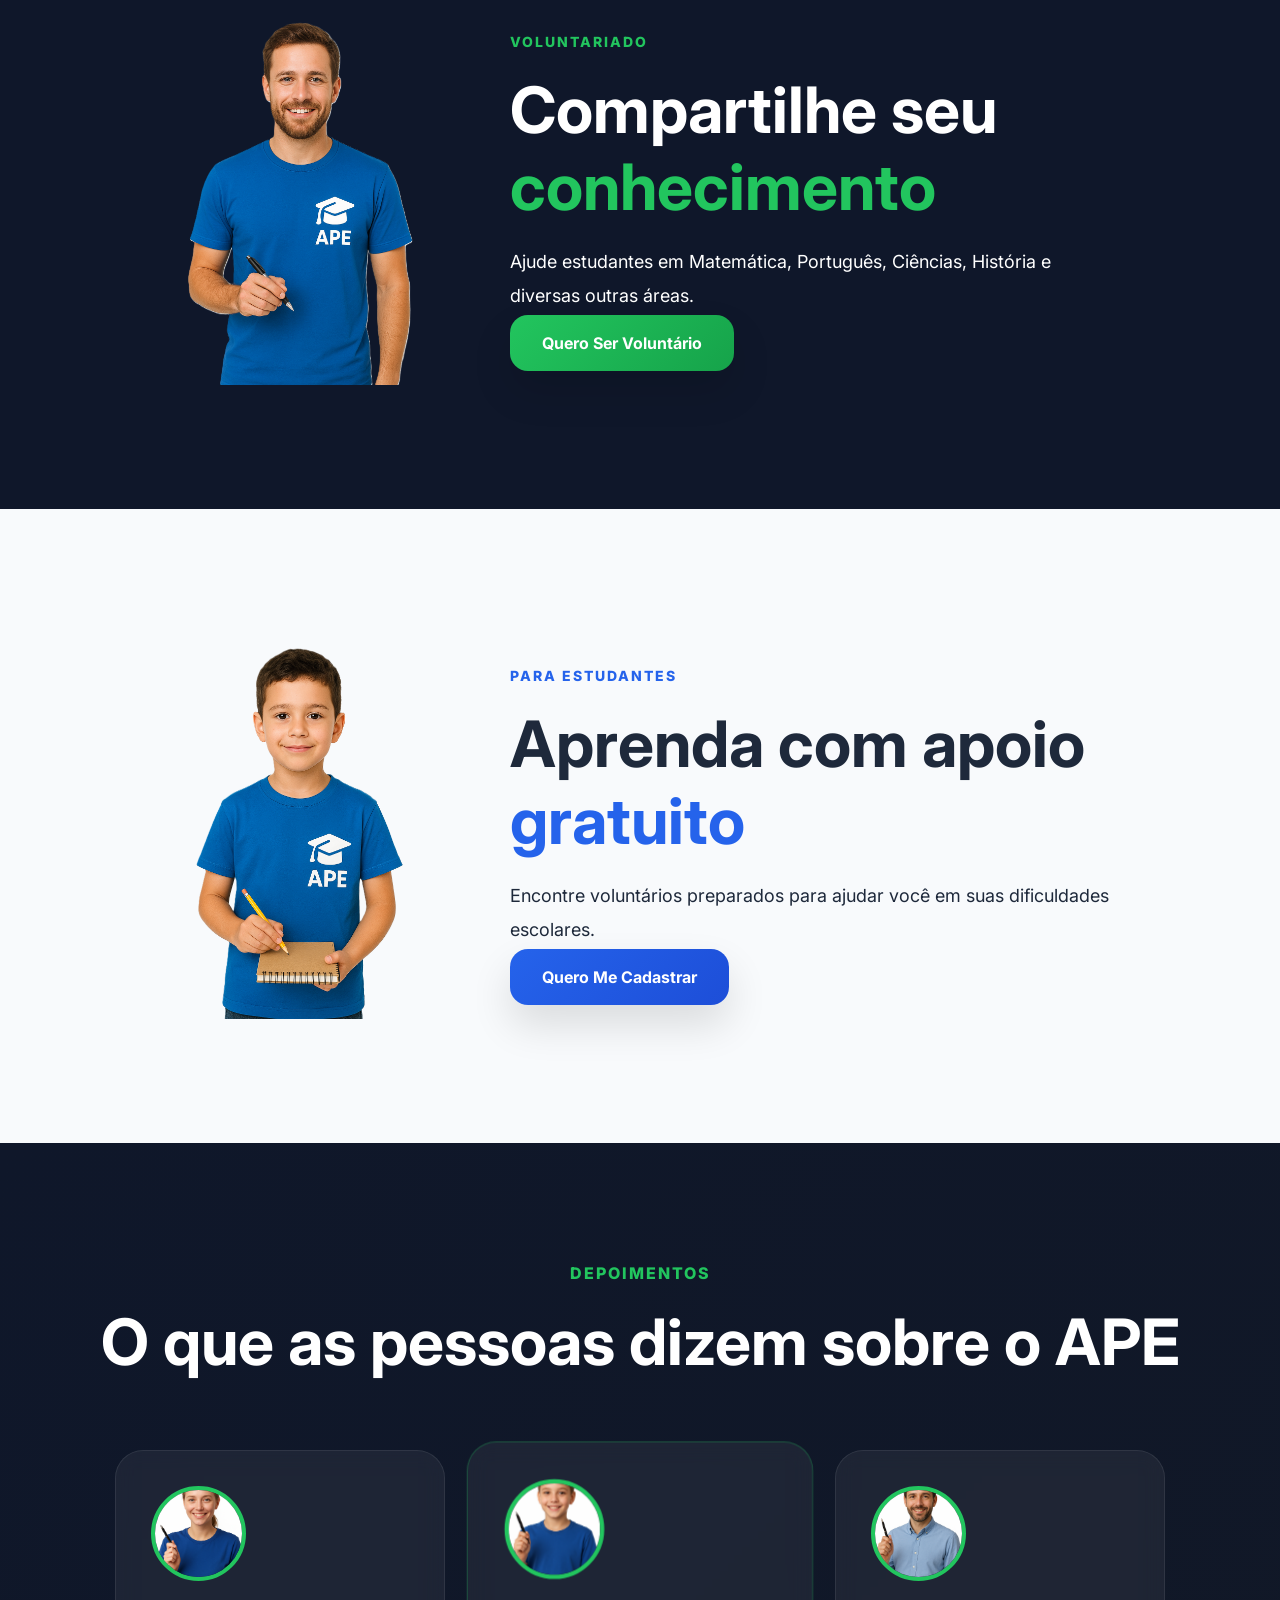
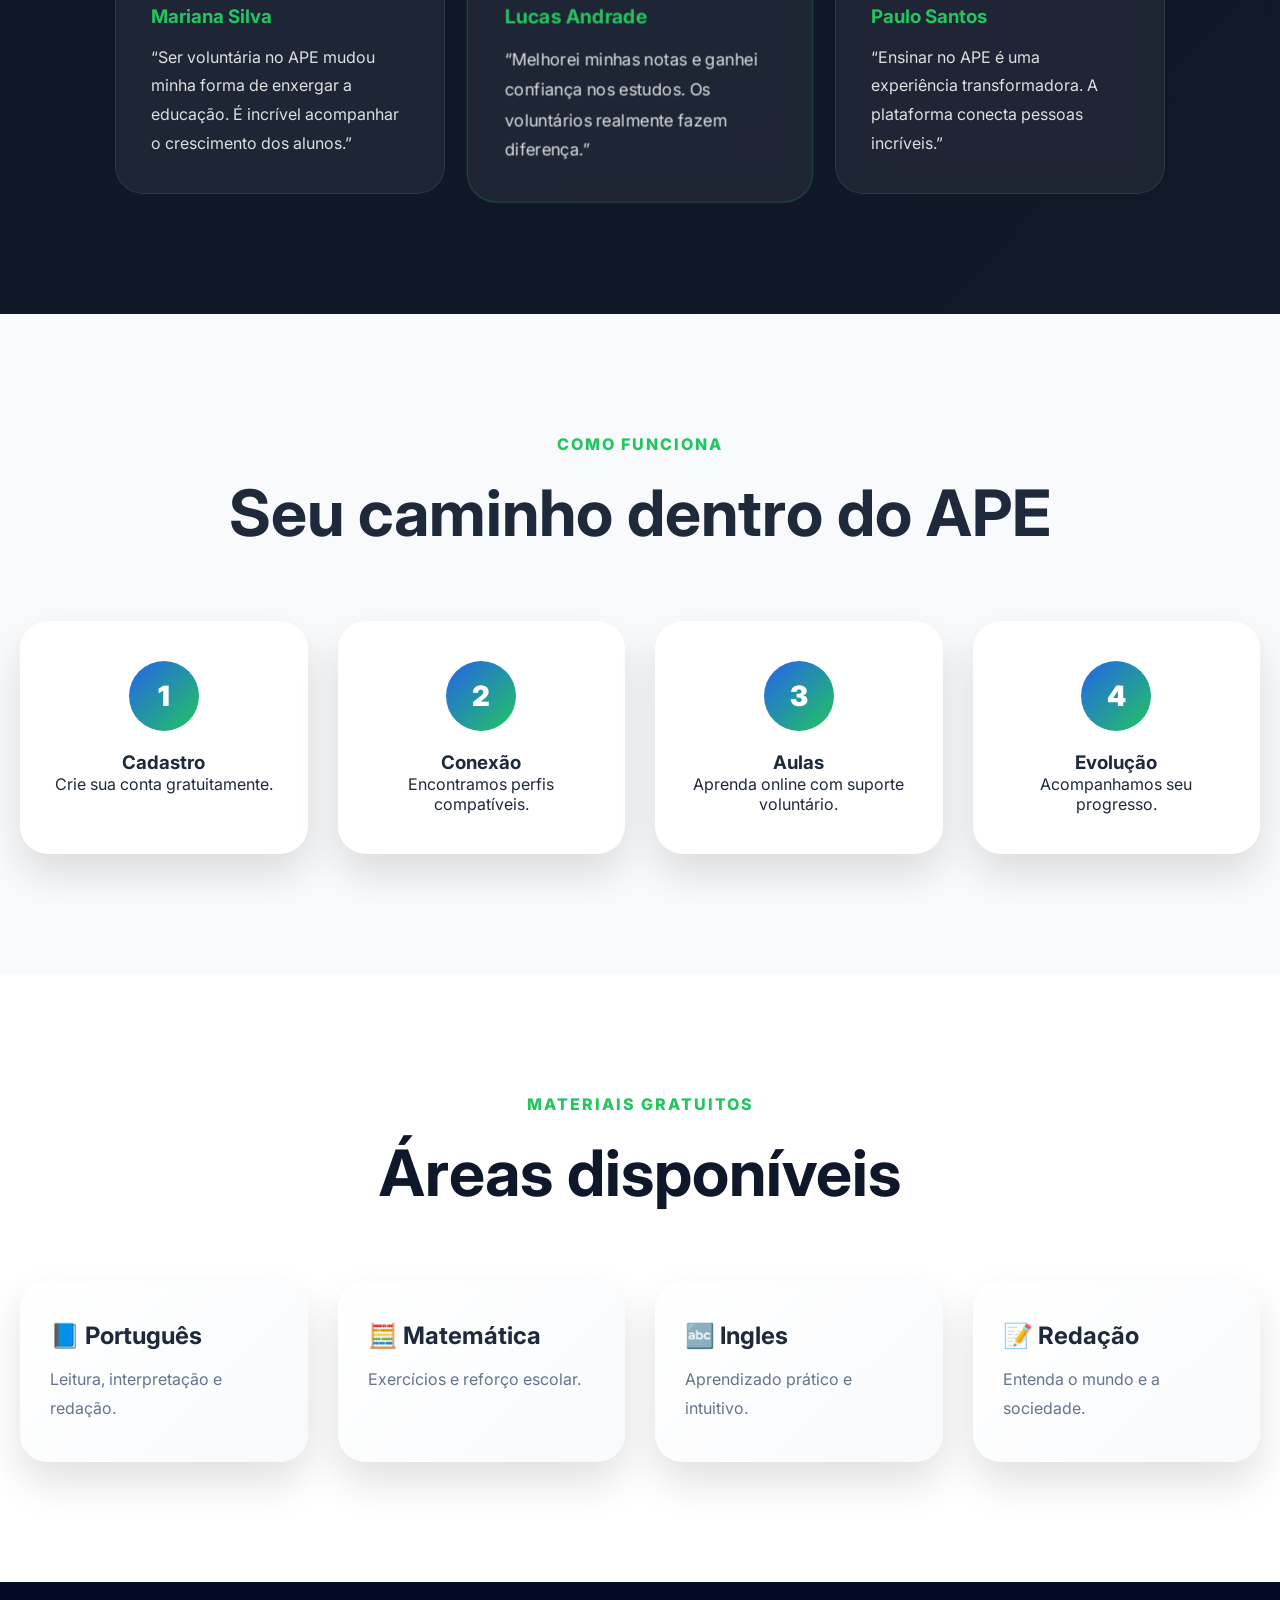
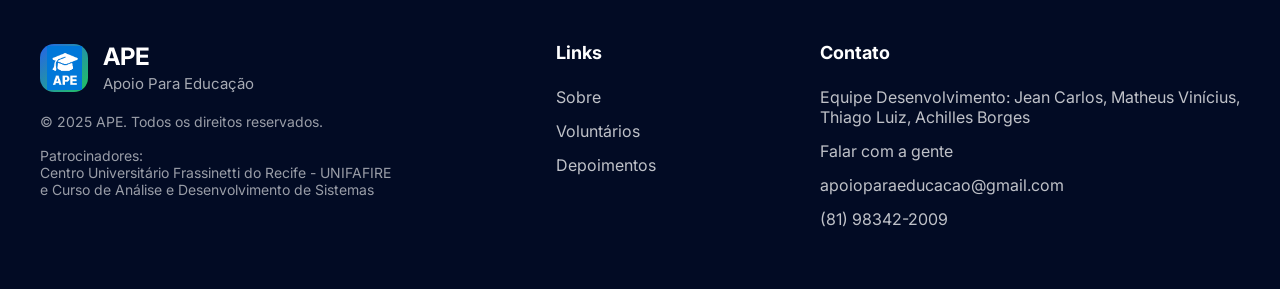
==== commit a123b37e: "28/05" ====
--- a/index.html
+++ b/index.html
@@ -341,8 +341,8 @@
 
             </div>
 
-            <span class="copyright">
-                © 2025 APE. Todos os direitos reservados.
+            <span class="copyright"> 
+                © 2025 APE. Todos os direitos reservados. <br><br> Patrocinadores: <br>Centro Universitário Frassinetti do Recife - UNIFAFIRE <br>e Curso de Análise e Desenvolvimento de Sistemas
             </span>
 
         </div>
--- a/style.css
+++ b/style.css
@@ -63,6 +63,7 @@
     align-items: center;
 
     padding: 20px;
+    position: relative;
 
 }
 
@@ -858,14 +859,103 @@
 
 /* ===== RESPONSIVO ===== */
 
-@media(max-width: 768px) {
+@media screen and (max-width: 900px) {
+    header {
+        position: relative !important;
+        background: rgba(15, 23, 42, 0.95);
+    }
+
+    nav {
+        flex-wrap: wrap;
+    }
+
+    .menu-toggle {
+        display: block;
+    }
+
+    nav ul {
+        display: none;
+        flex-direction: column;
+        width: 100%;
+        background-color: #1b3974;
+        margin-top: 15px;
+        border-radius: 10px;
+        position: static !important;
+        padding: 10px;
+    }
+
+    nav ul.ativo {
+        display: flex;
+        animation: aparecer 0.3s ease;
+    }
+
+    @keyframes aparecer {
+        from {opacity: 0; transform: translateY(-10px);}
+        to {opacity: 1; transform: translateY(0);}
+    }
+
+    nav ul li {
+        padding: 12px;
+        width: 100%;
+        text-align: center;
+    }
+
+    nav ul li a {
+        display: block;
+        color: #fff;
+        text-align: center;
+    }
+
+    #banner {
+        height: auto;
+        min-height: auto;
+        padding: 60px 20px;
+        text-align: center;
+        display: block;
+    }
+
+    .hero-content {
+        width: 100%;
+        margin: 0 auto;
+        padding-top: 0;
+    }
+
+    .hero-content h1 {
+        font-size: clamp(2rem, 8vw, 3.5rem);
+        line-height: 1.2;
+    }
+
+    .hero-content p {
+        font-size: 16px;
+        line-height: 1.6;
+    }
+
+    .secao {
+        flex-direction: column !important;
+        padding: 60px 20px;
+        gap: 40px;
+    }
+
+    .secao-imagem img {
+        width: 200px;
+    }
+
+    .feedback-grid {
+        flex-direction: column;
+        align-items: center;
+    }
+
+    .feedback-card {
+        width: 100%;
+        max-width: 380px;
+    }
+
+    .feedback-card.destaque {
+        transform: none;
+    }
 
     .footer-container {
-
         flex-direction: column;
-
         gap: 40px;
-
-    }
-
-}+    }
+}
